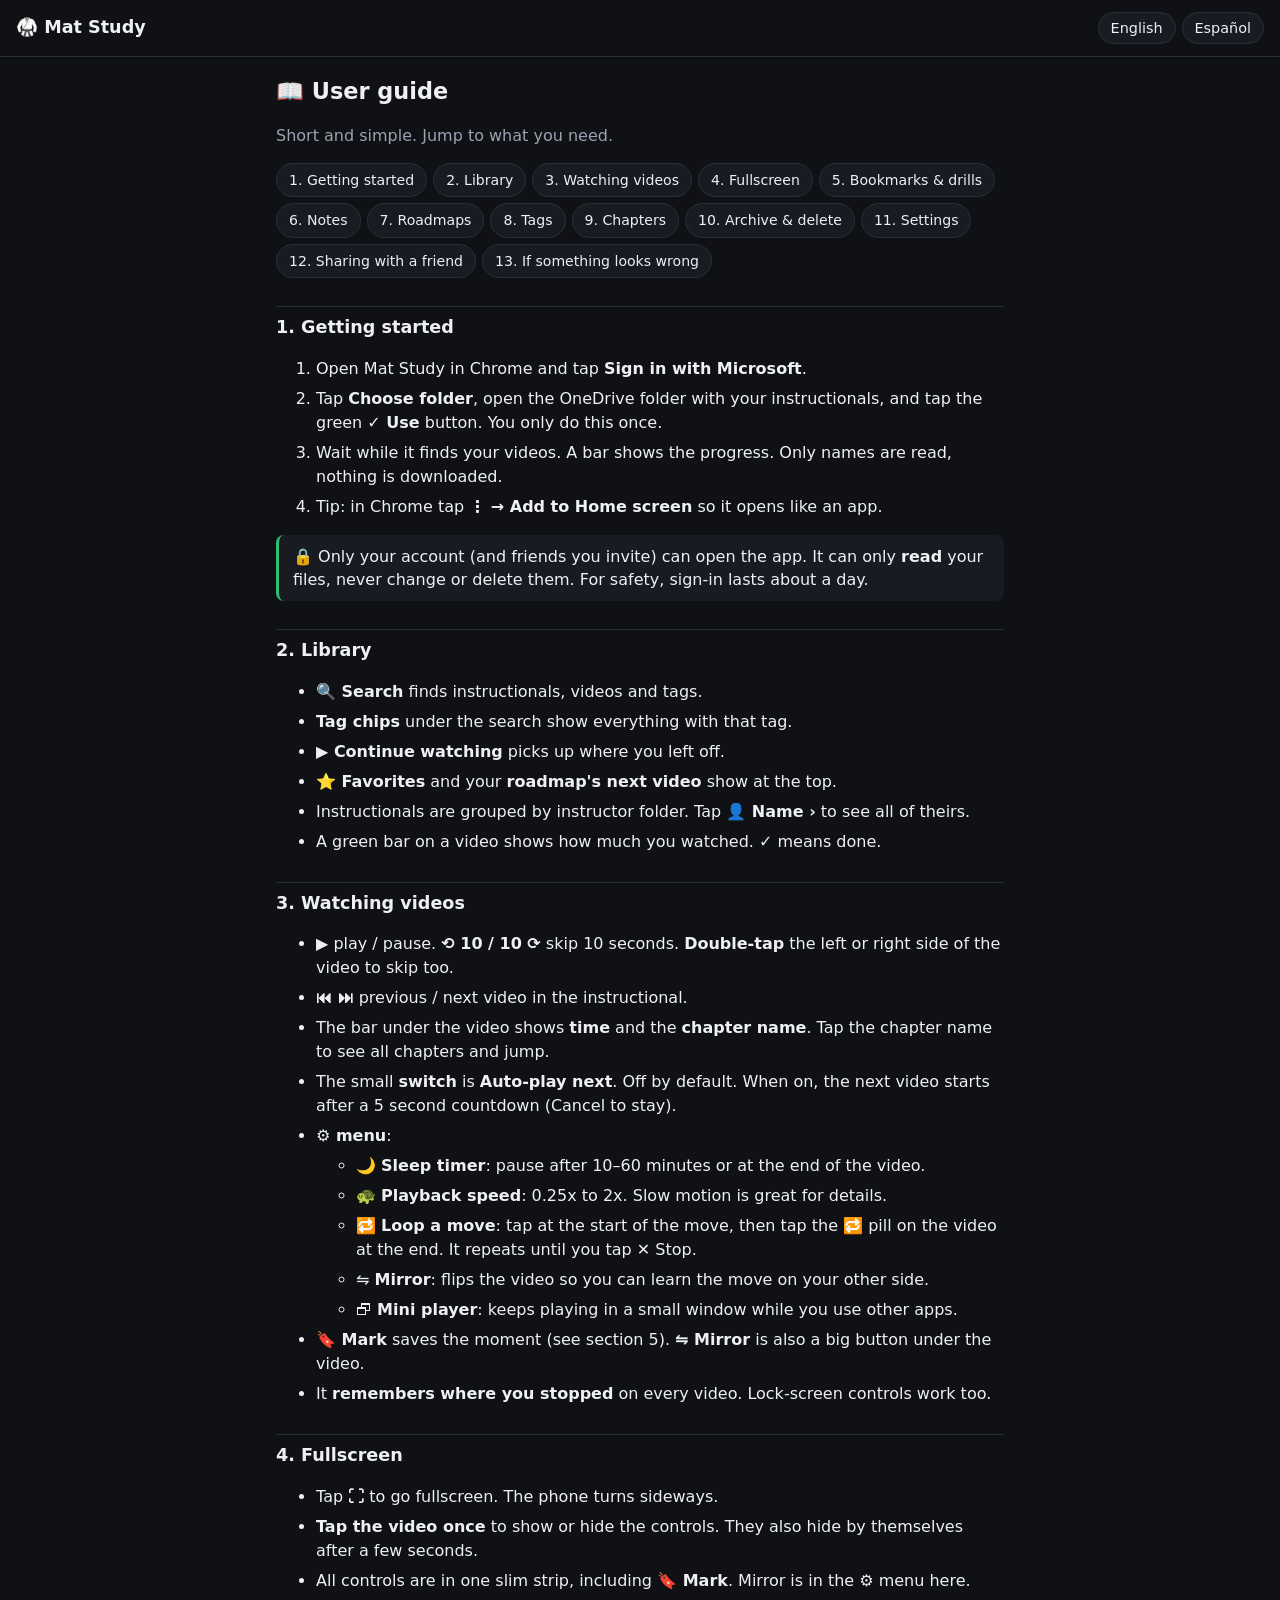
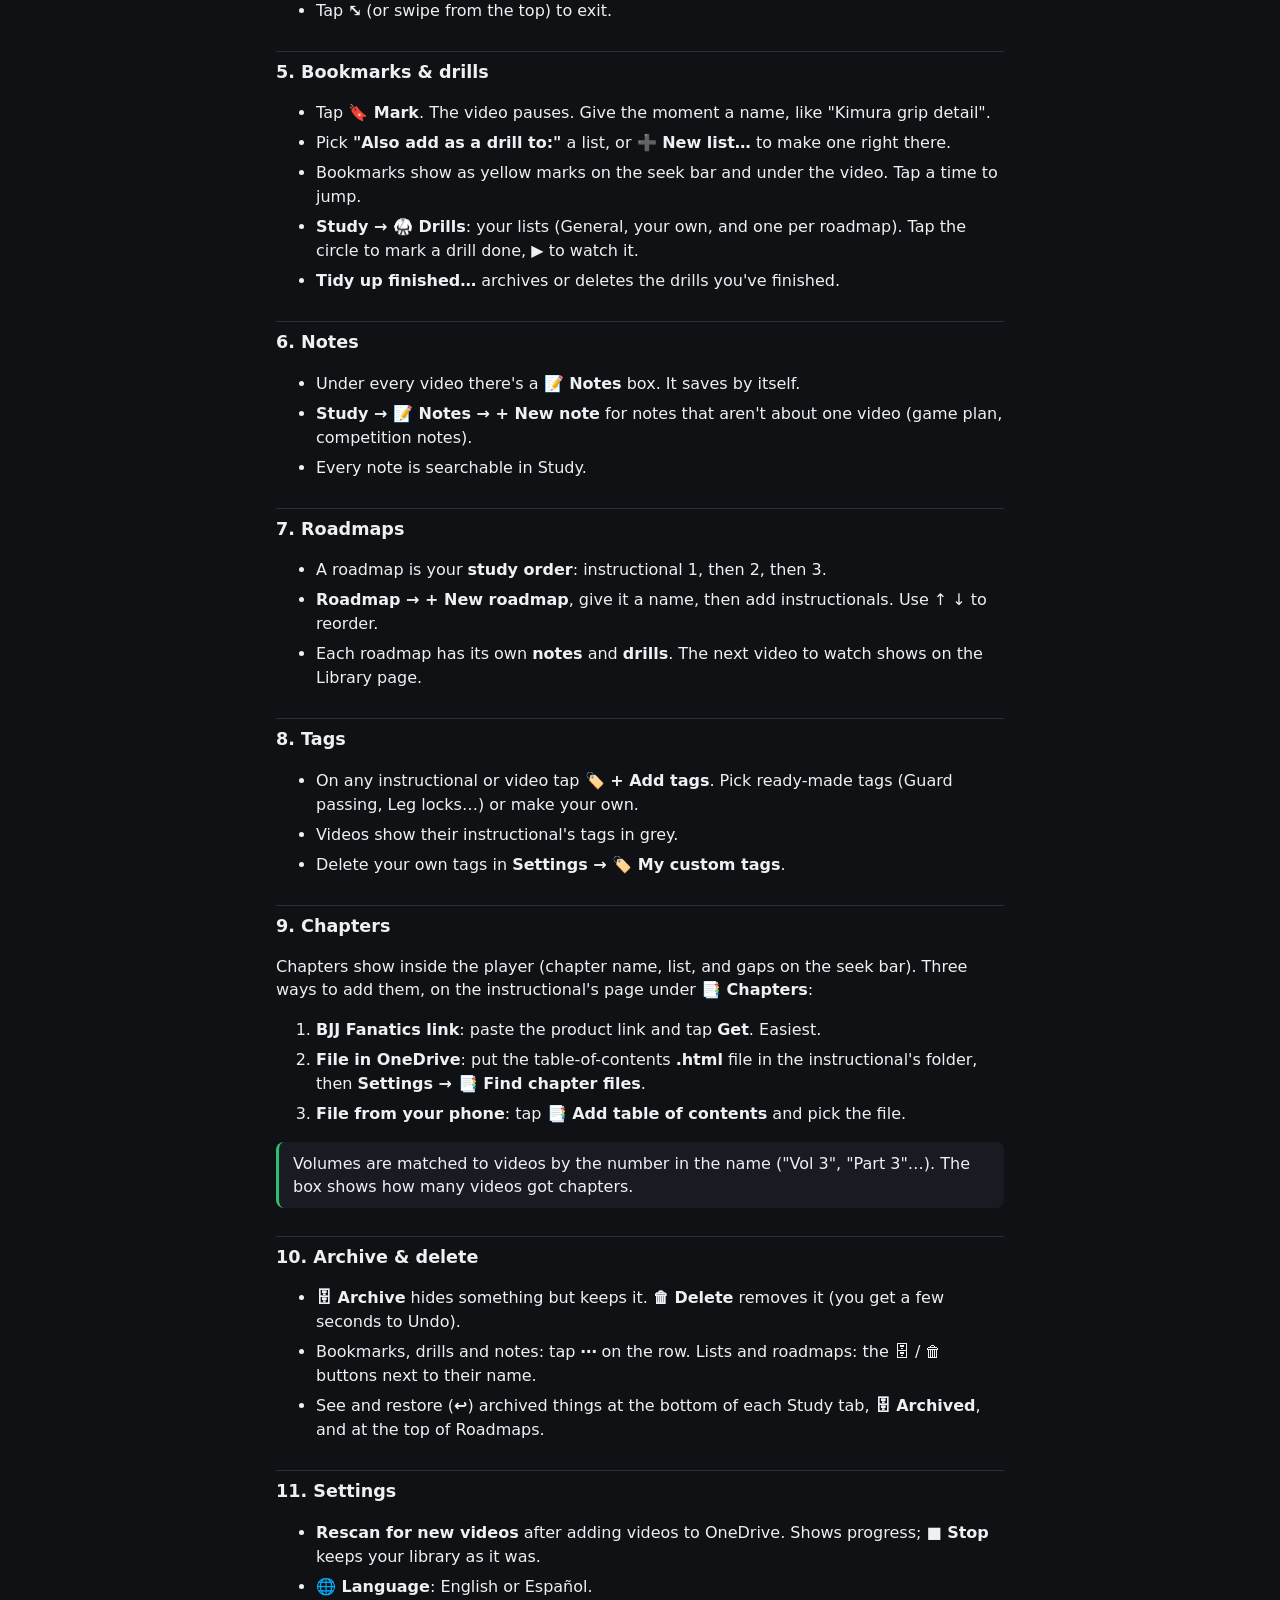
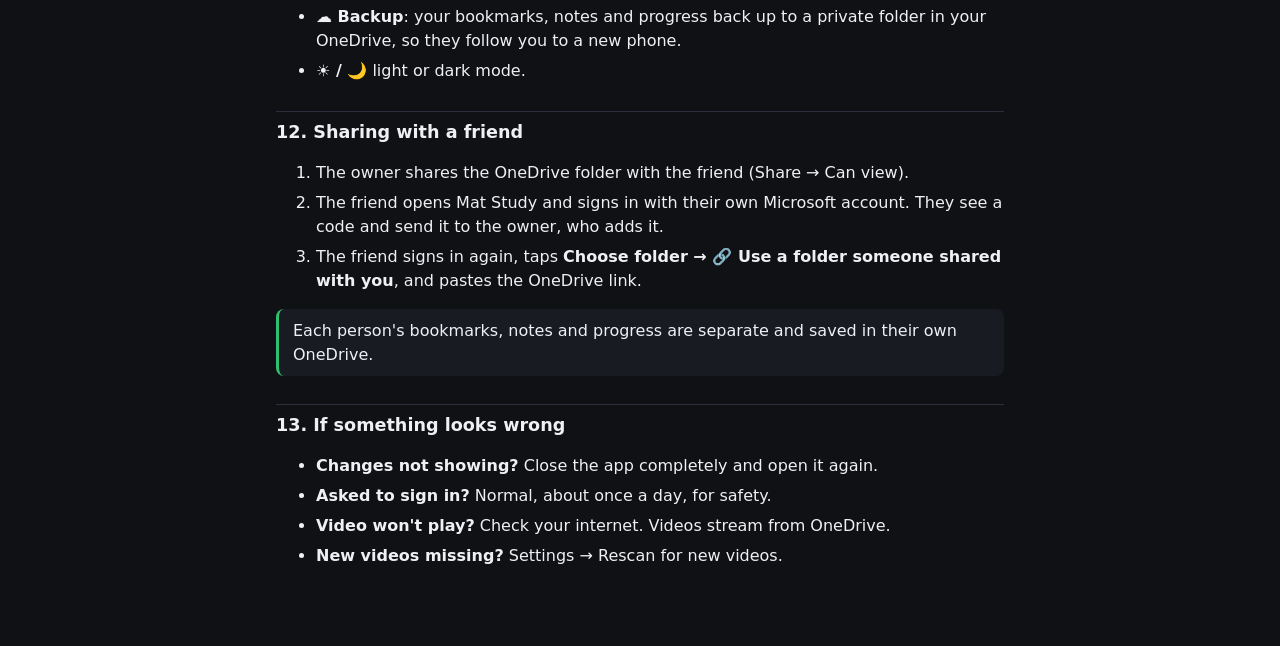
==== guide.html @ c99be7a4 "Spanish language option and a bilingual user guide Co-Authored-By: Claude Opus 5.5 <noreply@anthropi" ====
<!doctype html>
<html lang="en">
<head>
  <meta charset="utf-8">
  <meta name="viewport" content="width=device-width, initial-scale=1, viewport-fit=cover">
  <meta http-equiv="Content-Security-Policy" content="default-src 'self'; script-src 'none'; style-src 'self'; img-src 'self'; base-uri 'none'; object-src 'none'; form-action 'none'">
  <meta name="referrer" content="no-referrer">
  <meta name="robots" content="noindex, nofollow">
  <meta name="theme-color" content="#0f1115">
  <title>Mat Study · User guide / Guía de uso</title>
  <link rel="icon" href="icons/icon-192.png">
  <link rel="stylesheet" href="styles.css?v=28">
</head>
<body class="guide">
  <header class="topbar">
    <a href="./" class="brand">🥋 Mat Study</a>
    <span class="topright"><a class="chip" href="#en">English</a><a class="chip" href="#es">Español</a></span>
  </header>
  <main>

  <!-- ===================== ENGLISH ===================== -->
  <section id="en" class="lang" lang="en">
    <h1>📖 User guide</h1>
    <p class="muted">Short and simple. Jump to what you need.</p>
    <nav class="toc">
      <a href="#en-start">1. Getting started</a><a href="#en-library">2. Library</a><a href="#en-player">3. Watching videos</a>
      <a href="#en-full">4. Fullscreen</a><a href="#en-bm">5. Bookmarks &amp; drills</a><a href="#en-notes">6. Notes</a>
      <a href="#en-road">7. Roadmaps</a><a href="#en-tags">8. Tags</a><a href="#en-ch">9. Chapters</a>
      <a href="#en-arch">10. Archive &amp; delete</a><a href="#en-set">11. Settings</a><a href="#en-friend">12. Sharing with a friend</a><a href="#en-help">13. If something looks wrong</a>
    </nav>

    <h2 id="en-start">1. Getting started</h2>
    <ol>
      <li>Open Mat Study in Chrome and tap <b>Sign in with Microsoft</b>.</li>
      <li>Tap <b>Choose folder</b>, open the OneDrive folder with your instructionals, and tap the green <b>✓ Use</b> button. You only do this once.</li>
      <li>Wait while it finds your videos. A bar shows the progress. Only names are read, nothing is downloaded.</li>
      <li>Tip: in Chrome tap <b>⋮ → Add to Home screen</b> so it opens like an app.</li>
    </ol>
    <p class="note">🔒 Only your account (and friends you invite) can open the app. It can only <b>read</b> your files, never change or delete them. For safety, sign-in lasts about a day.</p>

    <h2 id="en-library">2. Library</h2>
    <ul>
      <li><b>🔍 Search</b> finds instructionals, videos and tags.</li>
      <li><b>Tag chips</b> under the search show everything with that tag.</li>
      <li><b>▶ Continue watching</b> picks up where you left off.</li>
      <li><b>⭐ Favorites</b> and your <b>roadmap's next video</b> show at the top.</li>
      <li>Instructionals are grouped by instructor folder. Tap <b>👤 Name ›</b> to see all of theirs.</li>
      <li>A green bar on a video shows how much you watched. ✓ means done.</li>
    </ul>

    <h2 id="en-player">3. Watching videos</h2>
    <ul>
      <li><b>▶</b> play / pause. <b>⟲ 10 / 10 ⟳</b> skip 10 seconds. <b>Double-tap</b> the left or right side of the video to skip too.</li>
      <li><b>⏮ ⏭</b> previous / next video in the instructional.</li>
      <li>The bar under the video shows <b>time</b> and the <b>chapter name</b>. Tap the chapter name to see all chapters and jump.</li>
      <li>The small <b>switch</b> is <b>Auto-play next</b>. Off by default. When on, the next video starts after a 5 second countdown (Cancel to stay).</li>
      <li><b>⚙️ menu</b>:
        <ul>
          <li>🌙 <b>Sleep timer</b>: pause after 10–60 minutes or at the end of the video.</li>
          <li>🐢 <b>Playback speed</b>: 0.25x to 2x. Slow motion is great for details.</li>
          <li>🔁 <b>Loop a move</b>: tap at the start of the move, then tap the 🔁 pill on the video at the end. It repeats until you tap ✕ Stop.</li>
          <li>⇋ <b>Mirror</b>: flips the video so you can learn the move on your other side.</li>
          <li>🗗 <b>Mini player</b>: keeps playing in a small window while you use other apps.</li>
        </ul></li>
      <li><b>🔖 Mark</b> saves the moment (see section 5). <b>⇋ Mirror</b> is also a big button under the video.</li>
      <li>It <b>remembers where you stopped</b> on every video. Lock-screen controls work too.</li>
    </ul>

    <h2 id="en-full">4. Fullscreen</h2>
    <ul>
      <li>Tap <b>⛶</b> to go fullscreen. The phone turns sideways.</li>
      <li><b>Tap the video once</b> to show or hide the controls. They also hide by themselves after a few seconds.</li>
      <li>All controls are in one slim strip, including <b>🔖 Mark</b>. Mirror is in the ⚙️ menu here.</li>
      <li>Tap <b>⤡</b> (or swipe from the top) to exit.</li>
    </ul>

    <h2 id="en-bm">5. Bookmarks &amp; drills</h2>
    <ul>
      <li>Tap <b>🔖 Mark</b>. The video pauses. Give the moment a name, like "Kimura grip detail".</li>
      <li>Pick <b>"Also add as a drill to:"</b> a list, or <b>➕ New list…</b> to make one right there.</li>
      <li>Bookmarks show as yellow marks on the seek bar and under the video. Tap a time to jump.</li>
      <li><b>Study → 🥋 Drills</b>: your lists (General, your own, and one per roadmap). Tap the circle to mark a drill done, <b>▶</b> to watch it.</li>
      <li><b>Tidy up finished…</b> archives or deletes the drills you've finished.</li>
    </ul>

    <h2 id="en-notes">6. Notes</h2>
    <ul>
      <li>Under every video there's a <b>📝 Notes</b> box. It saves by itself.</li>
      <li><b>Study → 📝 Notes → + New note</b> for notes that aren't about one video (game plan, competition notes).</li>
      <li>Every note is searchable in Study.</li>
    </ul>

    <h2 id="en-road">7. Roadmaps</h2>
    <ul>
      <li>A roadmap is your <b>study order</b>: instructional 1, then 2, then 3.</li>
      <li><b>Roadmap → + New roadmap</b>, give it a name, then add instructionals. Use ↑ ↓ to reorder.</li>
      <li>Each roadmap has its own <b>notes</b> and <b>drills</b>. The next video to watch shows on the Library page.</li>
    </ul>

    <h2 id="en-tags">8. Tags</h2>
    <ul>
      <li>On any instructional or video tap <b>🏷️ + Add tags</b>. Pick ready-made tags (Guard passing, Leg locks…) or make your own.</li>
      <li>Videos show their instructional's tags in grey.</li>
      <li>Delete your own tags in <b>Settings → 🏷️ My custom tags</b>.</li>
    </ul>

    <h2 id="en-ch">9. Chapters</h2>
    <p>Chapters show inside the player (chapter name, list, and gaps on the seek bar). Three ways to add them, on the instructional's page under <b>📑 Chapters</b>:</p>
    <ol>
      <li><b>BJJ Fanatics link</b>: paste the product link and tap <b>Get</b>. Easiest.</li>
      <li><b>File in OneDrive</b>: put the table-of-contents <b>.html</b> file in the instructional's folder, then <b>Settings → 📑 Find chapter files</b>.</li>
      <li><b>File from your phone</b>: tap <b>📑 Add table of contents</b> and pick the file.</li>
    </ol>
    <p class="note">Volumes are matched to videos by the number in the name ("Vol 3", "Part 3"…). The box shows how many videos got chapters.</p>

    <h2 id="en-arch">10. Archive &amp; delete</h2>
    <ul>
      <li><b>🗄 Archive</b> hides something but keeps it. <b>🗑 Delete</b> removes it (you get a few seconds to Undo).</li>
      <li>Bookmarks, drills and notes: tap <b>⋯</b> on the row. Lists and roadmaps: the 🗄 / 🗑 buttons next to their name.</li>
      <li>See and restore (<b>↩</b>) archived things at the bottom of each Study tab, <b>🗄 Archived</b>, and at the top of Roadmaps.</li>
    </ul>

    <h2 id="en-set">11. Settings</h2>
    <ul>
      <li><b>Rescan for new videos</b> after adding videos to OneDrive. Shows progress; <b>■ Stop</b> keeps your library as it was.</li>
      <li><b>🌐 Language</b>: English or Español.</li>
      <li><b>☁️ Backup</b>: your bookmarks, notes and progress back up to a private folder in your OneDrive, so they follow you to a new phone.</li>
      <li><b>☀️ / 🌙</b> light or dark mode.</li>
    </ul>

    <h2 id="en-friend">12. Sharing with a friend</h2>
    <ol>
      <li>The owner shares the OneDrive folder with the friend (Share → Can view).</li>
      <li>The friend opens Mat Study and signs in with their own Microsoft account. They see a code and send it to the owner, who adds it.</li>
      <li>The friend signs in again, taps <b>Choose folder → 🔗 Use a folder someone shared with you</b>, and pastes the OneDrive link.</li>
    </ol>
    <p class="note">Each person's bookmarks, notes and progress are separate and saved in their own OneDrive.</p>

    <h2 id="en-help">13. If something looks wrong</h2>
    <ul>
      <li><b>Changes not showing?</b> Close the app completely and open it again.</li>
      <li><b>Asked to sign in?</b> Normal, about once a day, for safety.</li>
      <li><b>Video won't play?</b> Check your internet. Videos stream from OneDrive.</li>
      <li><b>New videos missing?</b> Settings → Rescan for new videos.</li>
    </ul>
  </section>

  <!-- ===================== ESPAÑOL ===================== -->
  <section id="es" class="lang" lang="es">
    <h1>📖 Guía de uso</h1>
    <p class="muted">Corta y sencilla. Ve directo a lo que necesites.</p>
    <nav class="toc">
      <a href="#es-start">1. Para empezar</a><a href="#es-library">2. Biblioteca</a><a href="#es-player">3. Ver videos</a>
      <a href="#es-full">4. Pantalla completa</a><a href="#es-bm">5. Marcadores y drills</a><a href="#es-notes">6. Notas</a>
      <a href="#es-road">7. Rutas</a><a href="#es-tags">8. Etiquetas</a><a href="#es-ch">9. Capítulos</a>
      <a href="#es-arch">10. Archivar y eliminar</a><a href="#es-set">11. Ajustes</a><a href="#es-friend">12. Compartir con un amigo</a><a href="#es-help">13. Si algo se ve mal</a>
    </nav>

    <h2 id="es-start">1. Para empezar</h2>
    <ol>
      <li>Abre Mat Study en Chrome y toca <b>Iniciar sesión con Microsoft</b>.</li>
      <li>Toca <b>Elegir carpeta</b>, abre la carpeta de OneDrive con tus instruccionales y toca el botón verde <b>✓ Usar</b>. Solo lo haces una vez.</li>
      <li>Espera mientras encuentra tus videos. Una barra muestra el progreso. Solo se leen los nombres, no se descarga nada.</li>
      <li>Consejo: en Chrome toca <b>⋮ → Agregar a la pantalla principal</b> para abrirla como una app.</li>
    </ol>
    <p class="note">🔒 Solo tu cuenta (y los amigos que invites) puede abrir la app. Solo puede <b>leer</b> tus archivos, nunca cambiarlos ni borrarlos. Por seguridad, la sesión dura alrededor de un día.</p>

    <h2 id="es-library">2. Biblioteca</h2>
    <ul>
      <li><b>🔍 Buscar</b> encuentra instruccionales, videos y etiquetas.</li>
      <li>Las <b>etiquetas</b> debajo de la búsqueda muestran todo lo que tiene esa etiqueta.</li>
      <li><b>▶ Seguir viendo</b> continúa donde lo dejaste.</li>
      <li>Tus <b>⭐ favoritos</b> y el <b>siguiente video de tu ruta</b> aparecen arriba.</li>
      <li>Los instruccionales se agrupan por carpeta de instructor. Toca <b>👤 Nombre ›</b> para ver todos los suyos.</li>
      <li>La barra verde en un video muestra cuánto viste. ✓ significa visto.</li>
    </ul>

    <h2 id="es-player">3. Ver videos</h2>
    <ul>
      <li><b>▶</b> reproducir / pausar. <b>⟲ 10 / 10 ⟳</b> saltar 10 segundos. <b>Doble toque</b> en el lado izquierdo o derecho del video también salta.</li>
      <li><b>⏮ ⏭</b> video anterior / siguiente del instruccional.</li>
      <li>La barra debajo del video muestra el <b>tiempo</b> y el <b>nombre del capítulo</b>. Toca el capítulo para ver la lista y saltar.</li>
      <li>El pequeño <b>interruptor</b> es la <b>reproducción automática</b>. Viene apagado. Si lo enciendes, el siguiente video empieza tras una cuenta de 5 segundos (Cancelar para quedarte).</li>
      <li><b>Menú ⚙️</b>:
        <ul>
          <li>🌙 <b>Temporizador</b>: pausa después de 10–60 minutos o al terminar el video.</li>
          <li>🐢 <b>Velocidad</b>: de 0.25x a 2x. La cámara lenta es ideal para los detalles.</li>
          <li>🔁 <b>Repetir un movimiento</b>: toca al inicio del movimiento y luego la píldora 🔁 en el video al final. Se repite hasta que toques ✕ Detener.</li>
          <li>⇋ <b>Espejo</b>: voltea el video para aprender el movimiento de tu otro lado.</li>
          <li>🗗 <b>Mini reproductor</b>: sigue reproduciendo en una ventanita mientras usas otras apps.</li>
        </ul></li>
      <li><b>🔖 Marcar</b> guarda el momento (ver sección 5). <b>⇋ Espejo</b> también es un botón grande debajo del video.</li>
      <li><b>Recuerda dónde te quedaste</b> en cada video. Los controles de la pantalla de bloqueo también funcionan.</li>
    </ul>

    <h2 id="es-full">4. Pantalla completa</h2>
    <ul>
      <li>Toca <b>⛶</b> para pantalla completa. El teléfono gira de lado.</li>
      <li><b>Toca el video una vez</b> para mostrar u ocultar los controles. También se ocultan solos tras unos segundos.</li>
      <li>Todos los controles están en una franja delgada, incluido <b>🔖 Marcar</b>. Aquí el Espejo está en el menú ⚙️.</li>
      <li>Toca <b>⤡</b> (o desliza desde arriba) para salir.</li>
    </ul>

    <h2 id="es-bm">5. Marcadores y drills</h2>
    <ul>
      <li>Toca <b>🔖 Marcar</b>. El video se pausa. Ponle un nombre al momento, como "Detalle del agarre de kimura".</li>
      <li>En <b>"Agregar también como drill a:"</b> elige una lista, o <b>➕ Lista nueva…</b> para crear una ahí mismo.</li>
      <li>Los marcadores aparecen como marcas amarillas en la barra y debajo del video. Toca un tiempo para saltar.</li>
      <li><b>Estudio → 🥋 Drills</b>: tus listas (General, las tuyas y una por cada ruta). Toca el círculo para marcar un drill como hecho y <b>▶</b> para verlo.</li>
      <li><b>Ordenar terminados…</b> archiva o elimina los drills que ya terminaste.</li>
    </ul>

    <h2 id="es-notes">6. Notas</h2>
    <ul>
      <li>Debajo de cada video hay un cuadro de <b>📝 Notas</b>. Se guarda solo.</li>
      <li><b>Estudio → 📝 Notas → + Nota nueva</b> para notas que no son de un video (plan de juego, notas de competencia).</li>
      <li>Todas las notas se pueden buscar en Estudio.</li>
    </ul>

    <h2 id="es-road">7. Rutas</h2>
    <ul>
      <li>Una ruta es tu <b>orden de estudio</b>: instruccional 1, luego 2, luego 3.</li>
      <li><b>Ruta → + Ruta nueva</b>, ponle un nombre y agrega instruccionales. Usa ↑ ↓ para reordenar.</li>
      <li>Cada ruta tiene sus propias <b>notas</b> y <b>drills</b>. El siguiente video aparece en la Biblioteca.</li>
    </ul>

    <h2 id="es-tags">8. Etiquetas</h2>
    <ul>
      <li>En cualquier instruccional o video toca <b>🏷️ + Agregar etiquetas</b>. Elige etiquetas listas (Guard passing, Leg locks…) o crea las tuyas.</li>
      <li>Los videos muestran en gris las etiquetas de su instruccional.</li>
      <li>Elimina tus etiquetas en <b>Ajustes → 🏷️ Mis etiquetas</b>.</li>
    </ul>

    <h2 id="es-ch">9. Capítulos</h2>
    <p>Los capítulos aparecen dentro del reproductor (nombre del capítulo, lista y cortes en la barra). Hay tres formas de agregarlos, en la página del instruccional bajo <b>📑 Capítulos</b>:</p>
    <ol>
      <li><b>Enlace de BJJ Fanatics</b>: pega el enlace del producto y toca <b>Obtener</b>. Lo más fácil.</li>
      <li><b>Archivo en OneDrive</b>: pon el archivo de índice <b>.html</b> en la carpeta del instruccional y luego <b>Ajustes → 📑 Buscar archivos de capítulos</b>.</li>
      <li><b>Archivo desde tu teléfono</b>: toca <b>📑 Agregar índice</b> y elige el archivo.</li>
    </ol>
    <p class="note">Los volúmenes se emparejan con los videos por el número en el nombre ("Vol 3", "Part 3"…). El cuadro muestra cuántos videos tienen capítulos.</p>

    <h2 id="es-arch">10. Archivar y eliminar</h2>
    <ul>
      <li><b>🗄 Archivar</b> oculta algo pero lo guarda. <b>🗑 Eliminar</b> lo quita (tienes unos segundos para Deshacer).</li>
      <li>Marcadores, drills y notas: toca <b>⋯</b> en la fila. Listas y rutas: los botones 🗄 / 🗑 junto a su nombre.</li>
      <li>Ve y restaura (<b>↩</b>) lo archivado al final de cada pestaña de Estudio, <b>🗄 Archivado</b>, y arriba en Rutas.</li>
    </ul>

    <h2 id="es-set">11. Ajustes</h2>
    <ul>
      <li><b>Buscar videos nuevos</b> después de agregar videos a OneDrive. Muestra el progreso; <b>■ Detener</b> deja tu biblioteca como estaba.</li>
      <li><b>🌐 Idioma</b>: English o Español.</li>
      <li><b>☁️ Respaldo</b>: tus marcadores, notas y progreso se respaldan en una carpeta privada de tu OneDrive, así te siguen a un teléfono nuevo.</li>
      <li><b>☀️ / 🌙</b> modo claro u oscuro.</li>
    </ul>

    <h2 id="es-friend">12. Compartir con un amigo</h2>
    <ol>
      <li>El dueño comparte la carpeta de OneDrive con el amigo (Compartir → Puede ver).</li>
      <li>El amigo abre Mat Study e inicia sesión con su propia cuenta de Microsoft. Ve un código y se lo envía al dueño, que lo agrega.</li>
      <li>El amigo vuelve a iniciar sesión, toca <b>Elegir carpeta → 🔗 Usar una carpeta que alguien compartió contigo</b> y pega el enlace de OneDrive.</li>
    </ol>
    <p class="note">Los marcadores, notas y progreso de cada persona son separados y se guardan en su propio OneDrive.</p>

    <h2 id="es-help">13. Si algo se ve mal</h2>
    <ul>
      <li><b>¿No ves los cambios?</b> Cierra la app por completo y ábrela de nuevo.</li>
      <li><b>¿Te pide iniciar sesión?</b> Es normal, más o menos una vez al día, por seguridad.</li>
      <li><b>¿El video no carga?</b> Revisa tu internet. Los videos se transmiten desde OneDrive.</li>
      <li><b>¿Faltan videos nuevos?</b> Ajustes → Buscar videos nuevos.</li>
    </ul>
  </section>

  </main>
</body>
</html>
---- styles.css ----
:root {
  --bg: #0f1115; --bg2: #181b22; --bg3: #232733; --fg: #eef0f4; --muted: #9aa3b2;
  --accent: #2fbf71; --accent-fg: #06210f; --danger: #e5484d; --line: #2a2f3b; --mark: #f5c542;
  color-scheme: dark;
}
[data-theme="light"] {
  --bg: #f6f7f9; --bg2: #ffffff; --bg3: #eceef2; --fg: #14171c; --muted: #5d6675;
  --accent: #1f9d57; --accent-fg: #ffffff; --line: #dde1e7; --mark: #c98b00;
  color-scheme: light;
}
* { box-sizing: border-box; -webkit-tap-highlight-color: transparent; }
html, body { margin: 0; background: var(--bg); color: var(--fg); font: 16px/1.45 system-ui, -apple-system, "Segoe UI", Roboto, sans-serif; }
body { padding-bottom: env(safe-area-inset-bottom); }
body.has-tabs { padding-bottom: calc(72px + env(safe-area-inset-bottom)); }
a { color: inherit; text-decoration: none; }
button, select, input, textarea { font: inherit; color: inherit; }
button { cursor: pointer; }
h1 { font-size: 1.4rem; margin: .4rem 0 .6rem; }
h2 { font-size: 1.1rem; margin: 0; }
h3 { font-size: 1rem; margin: 1.4rem 0 .5rem; }
.muted { color: var(--muted); }
.small { font-size: .88rem; }
[hidden] { display: none !important; }

.topbar { position: sticky; top: 0; z-index: 5; display: flex; align-items: center; justify-content: space-between; padding: 12px 16px; background: var(--bg); border-bottom: 1px solid var(--line); }
.brand { font-weight: 700; font-size: 1.1rem; }
.topright { display: flex; gap: 6px; align-items: center; }
.scanstate { background: var(--bg3); color: var(--fg); border-radius: 99px; padding: 2px 10px; font-size: .8rem; font-variant-numeric: tabular-nums; }
.scanstate[hidden] { display: none; }
.scanbox { margin: 12px 0 4px; padding: 12px; border-radius: 12px; background: var(--bg3); }
.scanbox p { margin: 8px 0; }
.scanbox .bar { background: var(--bg2); }
.scanbox .bar i { transition: width .3s; }
.bar.busy i { width: 30%; animation: busy 1.2s ease-in-out infinite alternate; }
@keyframes busy { from { margin-left: 0; } to { margin-left: 70%; } }
.netstate { background: var(--danger); color: #fff; border-radius: 99px; padding: 2px 10px; font-size: .8rem; }
main { padding: 12px 16px; max-width: 960px; margin: 0 auto; }

.tabbar { position: fixed; bottom: 0; left: 0; right: 0; z-index: 6; display: flex; background: var(--bg2); border-top: 1px solid var(--line); padding-bottom: env(safe-area-inset-bottom); }
.tabbar a { flex: 1; display: flex; flex-direction: column; align-items: center; gap: 2px; padding: 8px 0 10px; font-size: .8rem; color: var(--muted); }
.tabbar a span { font-size: 1.35rem; line-height: 1.2; }
.tabbar a.on { color: var(--accent); font-weight: 600; }

/* buttons */
.btn { display: inline-flex; align-items: center; justify-content: center; gap: 6px; min-height: 46px; padding: 10px 18px; border-radius: 12px; border: 1px solid var(--line); background: var(--bg3); font-weight: 600; }
.btn.primary { background: var(--accent); border-color: var(--accent); color: var(--accent-fg); }
.btn.ghost { background: transparent; }
.btn.danger { background: transparent; border-color: var(--danger); color: var(--danger); }
.btn.big { min-height: 56px; font-size: 1.1rem; padding: 12px 28px; }
.btn.sm { min-height: 36px; padding: 4px 12px; }
.btn.full { width: 100%; margin: 10px 0; }
.btn:disabled { opacity: .6; }
.btns { display: flex; flex-wrap: wrap; gap: 8px; margin-top: 8px; }
.ibtn { flex: none; display: inline-flex; align-items: center; justify-content: center; min-width: 44px; height: 44px; border-radius: 10px; border: 0; background: transparent; font-size: 1.05rem; }
.ibtn:active { background: var(--bg3); }

/* library rows */
section { margin: 6px 0 18px; }
.row-h { margin: 6px 0 10px; }
.row-title { display: flex; align-items: baseline; justify-content: space-between; gap: 10px; margin: 6px 0 10px; }
.row-title span { color: var(--muted); font-size: .9rem; white-space: nowrap; }
.row { display: flex; gap: 12px; overflow-x: auto; scroll-snap-type: x mandatory; scroll-padding: 0 16px; padding-bottom: 6px; margin: 0 -16px; padding-left: 16px; padding-right: 16px; scrollbar-width: none; }
.row::-webkit-scrollbar { display: none; }
.card { flex: none; width: 160px; scroll-snap-align: start; }
.thumb { position: relative; aspect-ratio: 16/9; border-radius: 10px; overflow: hidden; background: var(--bg3); }
.thumb img { width: 100%; height: 100%; object-fit: cover; display: block; }
.thumb.sm { width: 112px; flex: none; }
.ph { width: 100%; height: 100%; display: grid; place-items: center; font-size: 1.8rem; background: linear-gradient(135deg, var(--bg3), var(--bg2)); }
.badge { position: absolute; top: 6px; right: 6px; background: var(--accent); color: var(--accent-fg); border-radius: 99px; width: 24px; height: 24px; display: grid; place-items: center; font-size: .8rem; font-weight: 700; }
.bar { position: absolute; left: 0; right: 0; bottom: 0; height: 4px; background: rgba(0,0,0,.35); }
.bar i { display: block; height: 100%; width: 0; background: var(--accent); }
.bar.wide { position: relative; flex: 1; height: 8px; border-radius: 99px; overflow: hidden; background: var(--bg3); }
.ct { font-size: .88rem; margin-top: 6px; display: -webkit-box; -webkit-line-clamp: 2; -webkit-box-orient: vertical; overflow: hidden; }

/* lists */
.back { display: inline-block; color: var(--muted); padding: 6px 0; }
.progress-line { display: flex; align-items: center; gap: 12px; margin-bottom: 10px; color: var(--muted); font-size: .9rem; }
.list { list-style: none; margin: 0; padding: 0; }
.list > li { border-bottom: 1px solid var(--line); }
.vrow { display: flex; align-items: center; gap: 8px; padding: 10px 0; }
.vlink { flex: 1; display: flex; gap: 12px; align-items: center; min-width: 0; }
.vtxt { display: flex; flex-direction: column; min-width: 0; }
.vtxt b { font-weight: 600; font-size: .95rem; }
small { display: block; color: var(--muted); font-size: .82rem; }
.vrow.done .vtxt b { color: var(--muted); }
.check { flex: none; width: 40px; height: 40px; border-radius: 50%; border: 2px solid var(--line); background: transparent; color: transparent; font-weight: 700; }
.check.on { background: var(--accent); border-color: var(--accent); color: var(--accent-fg); }
.frow { display: flex; justify-content: space-between; align-items: center; gap: 8px; padding: 14px 4px; font-weight: 500; }
.frow small { flex: none; }
.crumb { display: flex; align-items: center; gap: 10px; margin: 8px 0; }

/* player */
.player { position: relative; margin: -12px -16px 0; background: #000; user-select: none; }
.vbox { position: relative; aspect-ratio: 16/9; background: #000; }
.vbox video { width: 100%; height: 100%; display: block; object-fit: contain; }
.tap { position: absolute; top: 0; bottom: 0; width: 50%; touch-action: manipulation; }
.tap.l { left: 0; } .tap.r { right: 0; }
.vmsg { position: absolute; inset: auto 0 12px 0; text-align: center; color: #fff; font-size: .9rem; pointer-events: none; text-shadow: 0 1px 3px #000; }
.flash { position: absolute; top: 50%; left: 50%; transform: translate(-50%, -50%); padding: 10px 16px; border-radius: 99px; background: rgba(0,0,0,.6); color: #fff; font-weight: 700; opacity: 0; transition: opacity .15s; pointer-events: none; }
.flash.l { left: 25%; } .flash.r { left: 75%; }
.flash.show { opacity: 1; }
.upnext { position: absolute; inset: 0; z-index: 3; display: flex; flex-direction: column; align-items: center; justify-content: center; gap: 6px; padding: 12px; background: rgba(0,0,0,.78); color: #fff; text-align: center; }
.upnext[hidden] { display: none; }
.upnext .upname { font-weight: 700; max-width: 90%; overflow: hidden; text-overflow: ellipsis; white-space: nowrap; }
.upnext .btns { display: flex; gap: 8px; margin-top: 4px; }
.ctl { background: #0b0c10; color: #fff; padding: 4px 12px 10px; transition: opacity .25s; }
.seekwrap { position: relative; height: 32px; display: flex; align-items: center; }
.marks { position: absolute; left: 8px; right: 8px; top: 50%; height: 0; pointer-events: none; z-index: 1; }
.mk { position: absolute; top: -9px; width: 3px; height: 18px; margin-left: -1px; background: var(--mark); border-radius: 2px; }
.lz { position: absolute; top: -5px; height: 10px; background: rgba(47,191,113,.45); border-radius: 3px; }
#seek { width: 100%; accent-color: var(--accent); height: 28px; margin: 0; }
.ctlrow { display: flex; align-items: center; justify-content: center; gap: 10px; }
.time { width: 64px; font-size: .85rem; font-variant-numeric: tabular-nums; color: #cfd3da; text-align: center; }
.cbtn { min-width: 64px; height: 52px; border-radius: 14px; border: 0; background: #1c1f27; color: #fff; font-size: 1rem; font-weight: 700; }
.cbtn.play { min-width: 72px; height: 60px; border-radius: 50%; background: var(--accent); color: #06210f; font-size: 1.4rem; }
.cbtn:active, .tool:active { filter: brightness(1.3); }
.tools { justify-content: space-between; margin-top: 8px; gap: 4px; }
.tool { flex: 1; display: flex; flex-direction: column; align-items: center; gap: 1px; padding: 6px 2px; min-height: 52px; border: 0; border-radius: 10px; background: #1c1f27; color: #fff; font-size: .75rem; }
.tool span { font-size: 1.15rem; line-height: 1.2; }
.tool em { font-style: normal; }
.tool.on { background: var(--accent); color: #06210f; }
.cbtn.sm { min-width: 44px; background: transparent; font-size: 1.2rem; }
.cbtn:disabled { opacity: .3; }
.tools .tool { flex-direction: row; justify-content: center; gap: 6px; min-height: 44px; font-size: .9rem; }

/* YouTube-style info row: time, chapter, auto-play, settings, fullscreen */
.ctlrow.info { justify-content: flex-start; gap: 5px; margin: 2px -4px 8px; }
.pill { flex: none; height: 34px; padding: 0 10px; border-radius: 99px; border: 0; background: rgba(255,255,255,.1); color: #e8eaef; font-size: .82rem; font-variant-numeric: tabular-nums; display: inline-flex; align-items: center; white-space: nowrap; }
.pill.chap { flex: 0 1 auto; min-width: 0; gap: 4px; }
.pill.chap span { overflow: hidden; text-overflow: ellipsis; }
.pill.chap b { flex: none; font-size: 1rem; }
.apsw { flex: none; margin-left: auto; width: 44px; height: 22px; border: 0; border-radius: 99px; background: #555b66; position: relative; padding: 0; }
.apsw i { position: absolute; top: -3px; left: -2px; width: 28px; height: 28px; border-radius: 50%; background: #c9ccd3; color: #222; font-style: normal; font-size: .6rem; display: grid; place-items: center; transition: left .15s; }
.apsw.on { background: #e8eaef; }
.apsw.on i { left: 18px; background: #fff; }
.ic { flex: none; width: 34px; height: 40px; border: 0; border-radius: 50%; background: transparent; color: #fff; font-size: 1.25rem; }
.ic:active, .pill:active { background: rgba(255,255,255,.18); }

/* chapter gaps on the seek bar + drag tip */
.cg { position: absolute; top: -4px; width: 3px; height: 8px; margin-left: -1px; background: #0b0c10; z-index: 2; }
.seektip { position: absolute; bottom: 30px; transform: translateX(-50%); z-index: 3; max-width: 70%; padding: 4px 10px; border-radius: 99px; background: rgba(0,0,0,.85); color: #fff; font-size: .8rem; white-space: nowrap; overflow: hidden; text-overflow: ellipsis; pointer-events: none; }
.seektip[hidden] { display: none; }

/* loop pill on the video */
.looppill { position: absolute; top: 10px; left: 50%; transform: translateX(-50%); z-index: 2; max-width: 92%; padding: 8px 14px; border-radius: 99px; border: 0; background: rgba(0,0,0,.75); color: #fff; font-size: .85rem; font-weight: 600; white-space: nowrap; }
.looppill.on { background: var(--accent); color: #06210f; }
.looppill[hidden] { display: none; }

/* ⚙️ menu / chapters sheet */
.sheetwrap { position: absolute; inset: 0; z-index: 5; background: rgba(0,0,0,.45); display: flex; align-items: flex-end; }
.sheetwrap[hidden] { display: none; }
.sheet { width: 100%; max-height: 100%; overflow-y: auto; background: #212329; color: #fff; border-radius: 14px 14px 0 0; padding: 6px 0 10px; }
.player.fs .sheet { max-width: 520px; margin: 0 auto; }
.mrow { display: flex; align-items: center; gap: 12px; width: 100%; min-height: 52px; padding: 8px 18px; border: 0; background: transparent; color: inherit; text-align: left; font-size: .95rem; }
.mrow:active, .mrow.cur { background: rgba(255,255,255,.1); }
.mrow .mi { flex: none; width: 24px; text-align: center; font-size: 1.1rem; }
.mrow .ml { flex: 1; min-width: 0; }
.mrow .mv { color: #aab0bb; font-size: .88rem; }
.mrow b { color: #aab0bb; }
.mhead { display: flex; align-items: center; gap: 6px; padding: 4px 10px 4px 8px; border-bottom: 1px solid rgba(255,255,255,.1); margin-bottom: 4px; }
.mhead b { flex: 1; font-size: 1rem; }
.mnote { margin: 6px 18px; color: #aab0bb; }
.chap-item .tbtn { min-width: 58px; height: 30px; display: grid; place-items: center; font-size: .85rem; }

/* chapter list under the video */
.chlist li { padding: 0; }
.chrow { display: flex; align-items: center; gap: 10px; width: 100%; padding: 6px 4px; border: 0; border-radius: 10px; background: transparent; color: inherit; text-align: left; font-size: .95rem; }
.chrow .tbtn { display: grid; place-items: center; }
.chrow.cur { background: var(--bg3); font-weight: 600; }

/* bookmark popup: drill list picker */
.fld { display: flex; flex-direction: column; gap: 6px; margin: 14px 0 4px; font-size: .95rem; }
.fld select, #dlgNew { width: 100%; min-height: 46px; padding: 10px 12px; border-radius: 12px; border: 1px solid var(--line); background: var(--bg2); color: var(--fg); font-size: 1rem; }
#dlgNew { margin-top: 8px; }
#dlgNew[hidden] { display: none; }

/* fullscreen: the video fills the screen exactly (no zoom/crop); controls are one slim strip */
.player.fs { margin: 0; width: 100vw; height: 100vh; height: 100dvh; overflow: hidden; }
.player.fs .vbox { position: absolute; inset: 0; aspect-ratio: auto; }
.player.fs .vbox video { position: absolute; inset: 0; width: 100%; height: 100%; object-fit: contain; }
.player.fs .ctl { position: absolute; left: 0; right: 0; bottom: 0; display: flex; flex-wrap: wrap; align-items: center; gap: 4px 6px;
  background: linear-gradient(transparent, rgba(0,0,0,.8) 45%); padding: 26px max(16px, env(safe-area-inset-right)) max(8px, env(safe-area-inset-bottom)) max(16px, env(safe-area-inset-left)); }
.player.fs .seekwrap { flex: 0 0 100%; height: 26px; }
.player.fs .ctlrow { display: contents; }
.player.fs .ctlrow.tools { display: contents; }
.player.fs #mirror { display: none; }
.player.fs #bm { order: 8; margin-left: auto; flex: none; min-height: 40px; padding: 0 14px; border-radius: 99px; background: rgba(255,255,255,.14); font-size: .9rem; }
.player.fs #time { order: 1; }
.player.fs #chapBtn { order: 2; flex: 1 1 0; min-width: 0; max-width: 30vw; }
.player.fs #prevV { order: 3; margin-left: auto; }
.player.fs #back10 { order: 4; } .player.fs #play { order: 5; } .player.fs #fwd10 { order: 6; } .player.fs #nextV { order: 7; }
.player.fs #apBtn { order: 9; margin-left: 4px; } .player.fs #gear { order: 10; } .player.fs #fs { order: 11; }
.player.fs .cbtn { height: 40px; min-width: 50px; border-radius: 12px; font-size: .9rem; background: rgba(255,255,255,.12); }
.player.fs .cbtn.sm { min-width: 36px; background: transparent; }
.player.fs .cbtn.play { height: 44px; min-width: 52px; border-radius: 50%; font-size: 1.1rem; background: var(--accent); }
.player.fs .sheetwrap { z-index: 6; }
.player.hidectl .ctl { opacity: 0; pointer-events: none; }
.player.hidectl { cursor: none; }

.watch-info { padding-top: 12px; }
.actions { display: flex; gap: 8px; flex-wrap: wrap; margin-top: 12px; }
.bmrow { display: flex; align-items: center; gap: 6px; padding: 4px 0; }
.bml { flex: 1; min-width: 0; overflow-wrap: anywhere; }
.tbtn { flex: none; min-width: 64px; height: 40px; border-radius: 10px; border: 0; background: var(--bg3); color: var(--mark); font-weight: 700; font-variant-numeric: tabular-nums; }
textarea { width: 100%; border-radius: 12px; border: 1px solid var(--line); background: var(--bg2); padding: 12px; resize: vertical; }

/* study */
.seg { display: flex; background: var(--bg3); border-radius: 12px; padding: 4px; margin-bottom: 12px; }
.seg a { flex: 1; text-align: center; padding: 10px 4px; border-radius: 9px; font-size: .9rem; color: var(--muted); }
.seg a.on { background: var(--bg2); color: var(--fg); font-weight: 600; }
.search, .addrow input, #dlgIn { width: 100%; min-height: 46px; padding: 10px 14px; border-radius: 12px; border: 1px solid var(--line); background: var(--bg2); }
.search { margin-bottom: 8px; }
.addrow { display: flex; gap: 8px; margin-bottom: 10px; }
.srow, .drow { display: flex; align-items: center; gap: 6px; padding: 10px 0; }
.srow > a { flex: 1; min-width: 0; }
.srow b { font-weight: 600; }
.srow.note p { margin: 4px 0; white-space: pre-wrap; overflow-wrap: anywhere; display: -webkit-box; -webkit-line-clamp: 4; -webkit-box-orient: vertical; overflow: hidden; }
.dtxt { flex: 1; min-width: 0; overflow-wrap: anywhere; }
.drow.done .dtxt { text-decoration: line-through; color: var(--muted); }

.count { position: absolute; left: 6px; bottom: 10px; background: rgba(0,0,0,.7); color: #fff; font-size: .72rem; padding: 1px 7px; border-radius: 99px; }
.card small { margin-top: 2px; }
a.vrow { color: inherit; }

/* chips (pick a list / roadmap) */
.chips { display: flex; gap: 8px; overflow-x: auto; padding: 2px 0 10px; scrollbar-width: none; }
.chips::-webkit-scrollbar { display: none; }
.chip { flex: none; min-height: 40px; padding: 6px 14px; border-radius: 99px; border: 1px solid var(--line); background: var(--bg2); font-size: .9rem; white-space: nowrap; }
.chip.on { background: var(--accent); border-color: var(--accent); color: var(--accent-fg); font-weight: 600; }
.chip.add { border-style: dashed; color: var(--muted); }
.rmhead { display: flex; align-items: center; gap: 4px; margin: 6px 0 2px; }
.rmhead h2 { flex: 1; min-width: 0; font-size: 1.2rem; overflow-wrap: anywhere; }
.title-in { font-size: 1.15rem; font-weight: 700; margin: 6px 0 10px; }
.rowbetween { display: flex; justify-content: space-between; align-items: center; margin-top: 10px; }
.choices { display: flex; flex-direction: column; gap: 0; max-height: 55vh; overflow-y: auto; }
.choices .btn { margin: 4px 0; justify-content: flex-start; }
.link { color: var(--accent); font-weight: 600; }

/* tags */
.tags { display: flex; flex-wrap: wrap; gap: 6px; margin: 10px 0 4px; }
.tag { display: inline-flex; align-items: center; min-height: 32px; padding: 4px 12px; border-radius: 99px; background: rgba(47,191,113,.15); color: var(--accent); border: 1px solid rgba(47,191,113,.35); font-size: .85rem; font-weight: 600; white-space: nowrap; }
.tag.inh { background: transparent; color: var(--muted); border-color: var(--line); font-weight: 500; }
.tag.add { background: transparent; border: 1px dashed var(--line); color: var(--muted); font-weight: 500; }
.tagrow { margin-bottom: 6px; }
.tagpick { display: flex; flex-wrap: wrap; gap: 8px; max-height: 45vh; overflow-y: auto; margin-bottom: 12px; }
.tagpick .chip { min-height: 38px; }
.addrow .btn { flex: none; white-space: nowrap; }

/* roadmap */
.next-card { display: flex; gap: 12px; align-items: center; padding: 12px; margin-bottom: 16px; border-radius: 14px; background: var(--bg2); border: 1px solid var(--accent); }
.next-card .thumb { width: 120px; flex: none; }
.ntxt { display: flex; flex-direction: column; min-width: 0; }
.ntxt b { font-size: 1rem; }
.ntxt span { font-size: .88rem; color: var(--muted); overflow: hidden; text-overflow: ellipsis; white-space: nowrap; }
.road { list-style: none; margin: 8px 0 0; padding: 0; position: relative; }
.step { display: flex; gap: 12px; align-items: flex-start; padding: 12px 0; position: relative; }
.step:not(:last-child)::after { content: ''; position: absolute; left: 17px; top: 50px; bottom: -12px; width: 2px; background: var(--line); }
.dot { flex: none; width: 36px; height: 36px; border-radius: 50%; display: grid; place-items: center; font-weight: 700; background: var(--bg3); border: 2px solid var(--line); z-index: 1; }
.step.cur .dot { background: var(--accent); border-color: var(--accent); color: var(--accent-fg); }
.step.done .dot { background: transparent; border-color: var(--accent); color: var(--accent); }
.step.done b { color: var(--muted); }
.sbody { flex: 1; min-width: 0; display: flex; flex-direction: column; gap: 6px; }
.sbody b { font-weight: 600; }
.step.cur { background: var(--bg2); border-radius: 14px; padding: 12px 8px; margin: 4px -8px; }
.cont { align-self: flex-start; max-width: 100%; overflow: hidden; text-overflow: ellipsis; white-space: nowrap; display: block; line-height: 28px; }
.sbtns { display: flex; flex-direction: column; flex: none; }
.sbtns .ibtn { height: 34px; min-width: 40px; }
.ibtn:disabled { opacity: .25; }
.center-text { text-align: center; margin: 16px 0; }
.tabbar a { font-size: .74rem; }

/* settings */
.panel { background: var(--bg2); border: 1px solid var(--line); border-radius: 14px; padding: 4px 16px 16px; margin-bottom: 14px; }
.panel h3 { margin-top: 14px; }
.plain { list-style: none; padding: 0; margin: 0 0 10px; }
.plain li { padding: 3px 0; }

/* empty / gate */
.empty { text-align: center; padding: 40px 12px; }
.empty p { color: var(--muted); max-width: 420px; margin: 8px auto 18px; }
.big-emoji { font-size: 3rem; }
.gate { padding-top: 12vh; }
.center { display: grid; place-items: center; padding: 60px 0; }
.owner { display: block; margin: 0 auto 16px; padding: 12px; border-radius: 10px; background: var(--bg3); font-size: .95rem; word-break: break-all; max-width: 360px; user-select: all; }
.spinner { width: 40px; height: 40px; margin: 0 auto 12px; border-radius: 50%; border: 4px solid var(--bg3); border-top-color: var(--accent); animation: spin 1s linear infinite; }
@keyframes spin { to { transform: rotate(360deg); } }

/* toast + dialog */
.toast { position: fixed; left: 50%; bottom: calc(86px + env(safe-area-inset-bottom)); transform: translate(-50%, 20px); z-index: 2147483647; display: flex; align-items: center; gap: 12px; max-width: calc(100vw - 24px); padding: 12px 16px; border-radius: 12px; background: #262b36; color: #fff; box-shadow: 0 6px 24px rgba(0,0,0,.35); opacity: 0; pointer-events: none; transition: opacity .2s, transform .2s; }
.toast.show { opacity: 1; transform: translate(-50%, 0); pointer-events: auto; }
.toast button { border: 0; background: transparent; color: #5ee39a; font-weight: 700; padding: 6px; white-space: nowrap; }
#dlg { border: 1px solid var(--line); border-radius: 16px; background: var(--bg2); color: var(--fg); width: min(440px, calc(100vw - 24px)); padding: 18px; }
#dlg::backdrop { background: rgba(0,0,0,.55); }
#dlg h3 { margin: 0 0 12px; }
.chk { display: flex; align-items: center; gap: 10px; margin: 14px 0 4px; font-size: .95rem; }
.chk input { width: 22px; height: 22px; accent-color: var(--accent); }
.dlg-btns { display: flex; justify-content: flex-end; gap: 8px; margin-top: 16px; }
#dlg { overflow-y: auto; }
/* short screens (landscape with the keyboard open): compact popup at the top */
#dlg.short { width: min(720px, calc(100vw - 24px)); padding: 10px 14px; margin-bottom: auto; }
#dlg.short h3 { font-size: 1rem; margin: 0 0 6px; }
#dlg.short #dlgIn, #dlg.short #dlgNew { min-height: 38px; padding: 6px 12px; }
#dlg.short .fld { flex-direction: row; align-items: center; gap: 8px; margin: 6px 0 0; font-size: .9rem; white-space: nowrap; }
#dlg.short .fld select { flex: 1; min-height: 38px; padding: 6px 10px; }
#dlg.short #dlgNew { margin-top: 6px; }
#dlg.short .dlg-btns { margin-top: 8px; }
#dlg.short .dlg-btns .btn { min-height: 38px; padding: 6px 16px; }

@media (min-width: 900px) {
  .player { margin: 0; border-radius: 14px; overflow: hidden; }
  .card { width: 200px; }
}
.tocor { margin: 14px 0 6px; }
.archlink { margin-top: 16px; color: var(--muted); }
.srow.note { align-items: flex-start; }

/* user guide page (guide.html): one language at a time, English unless a Spanish link was opened */
.guide main { max-width: 760px; padding-bottom: 60px; }
.guide .lang { display: none; }
.guide:not(:has(#es:target, #es :target)) #en { display: block; }
.guide:has(#es:target, #es :target) #es { display: block; }
.guide h2 { margin-top: 28px; padding-top: 8px; border-top: 1px solid var(--line); scroll-margin-top: 70px; }
.guide li { margin: 6px 0; line-height: 1.5; }
.guide ul ul { margin-top: 4px; }
.guide .toc { display: flex; flex-wrap: wrap; gap: 6px; margin: 12px 0 8px; }
.guide .toc a { padding: 6px 12px; border-radius: 99px; background: var(--bg2); border: 1px solid var(--line); font-size: .88rem; }
.guide .note { background: var(--bg2); border-left: 3px solid var(--accent); padding: 10px 14px; border-radius: 8px; }
.guide .topright .chip { min-height: 32px; padding: 4px 12px; display: inline-flex; align-items: center; }
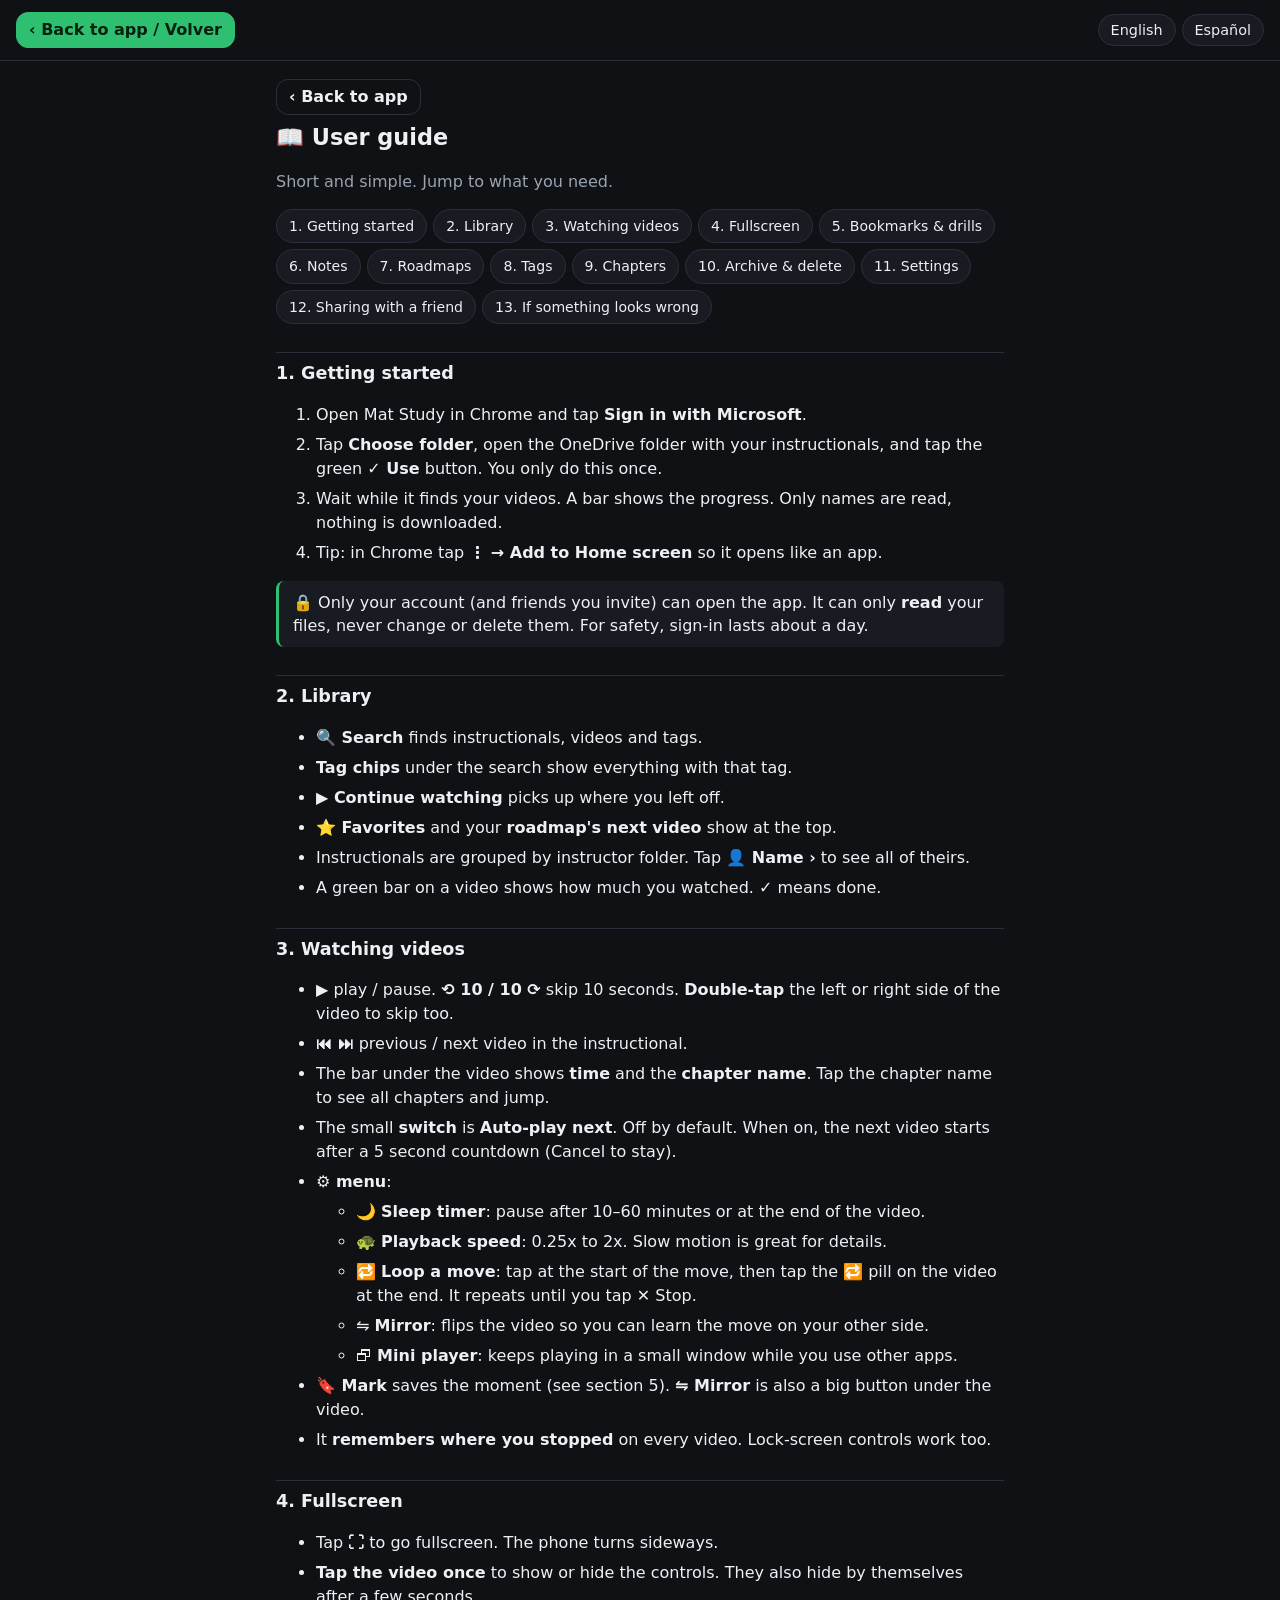
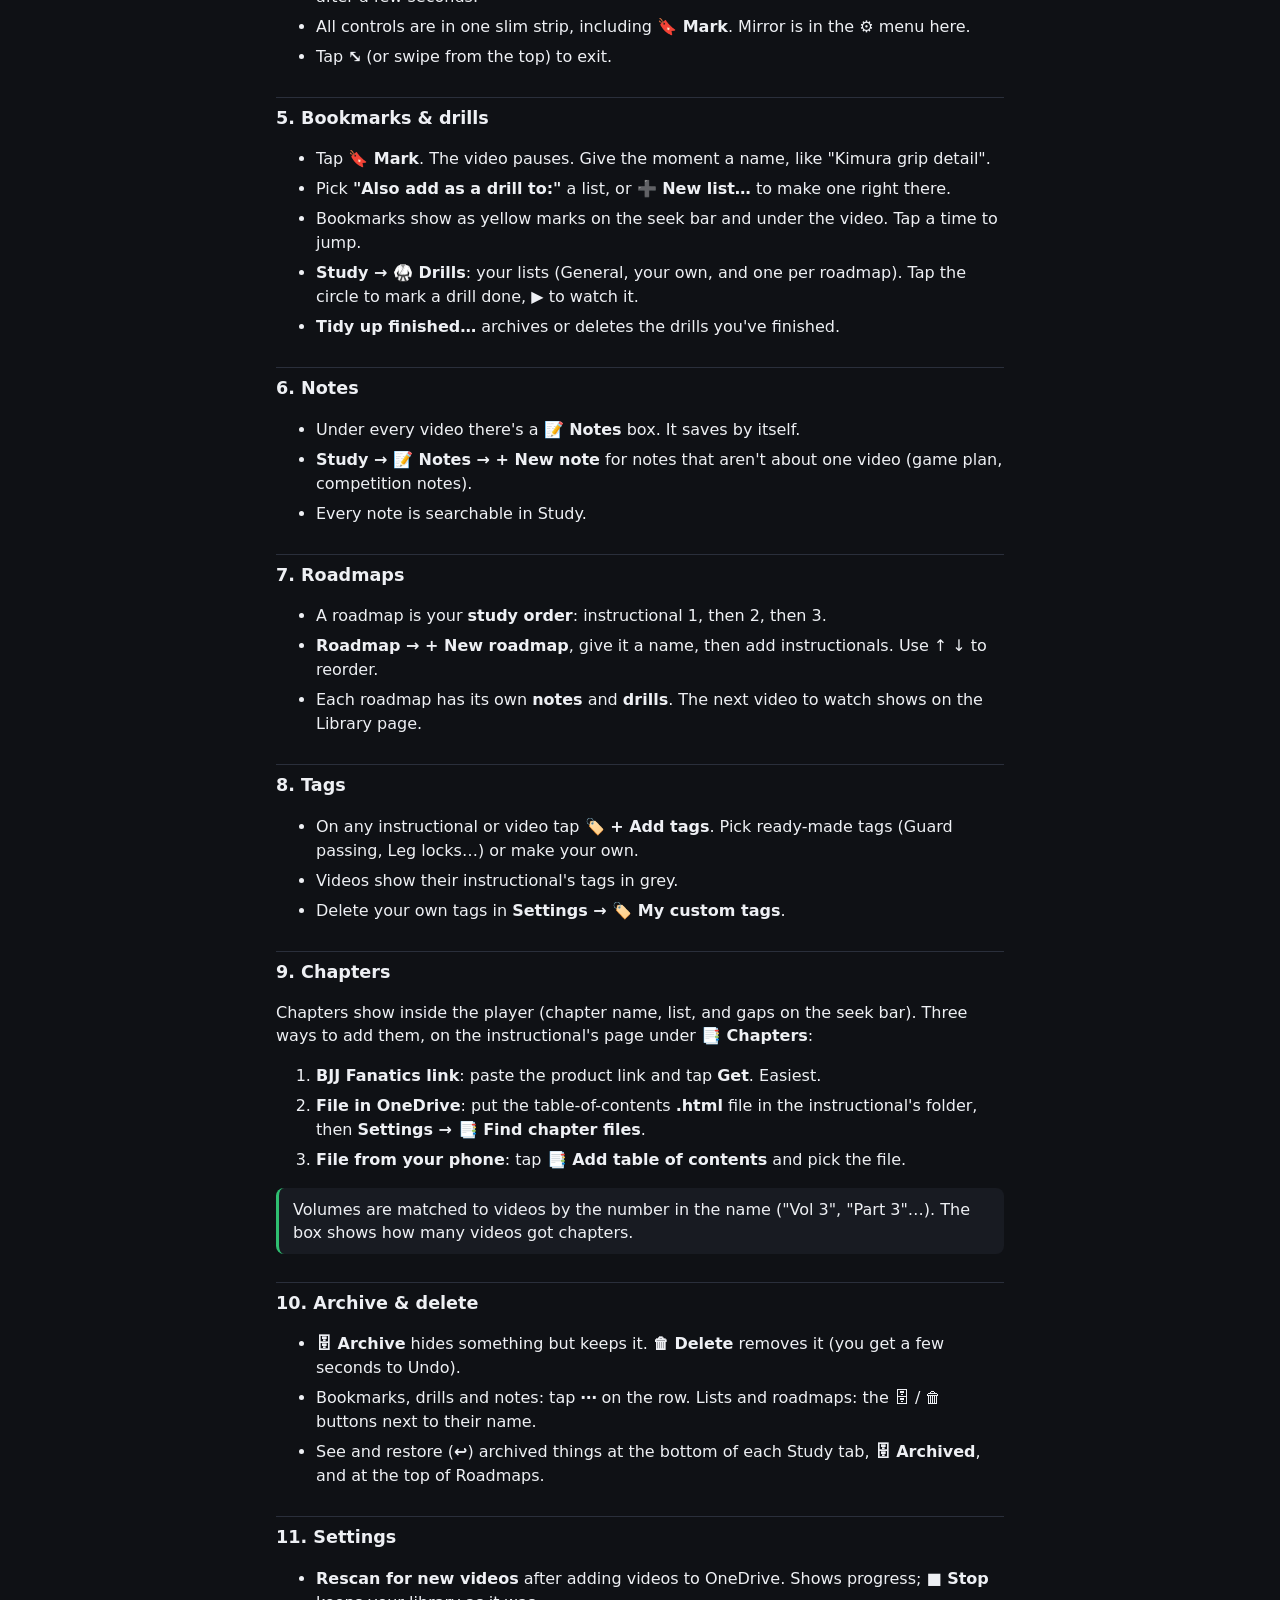
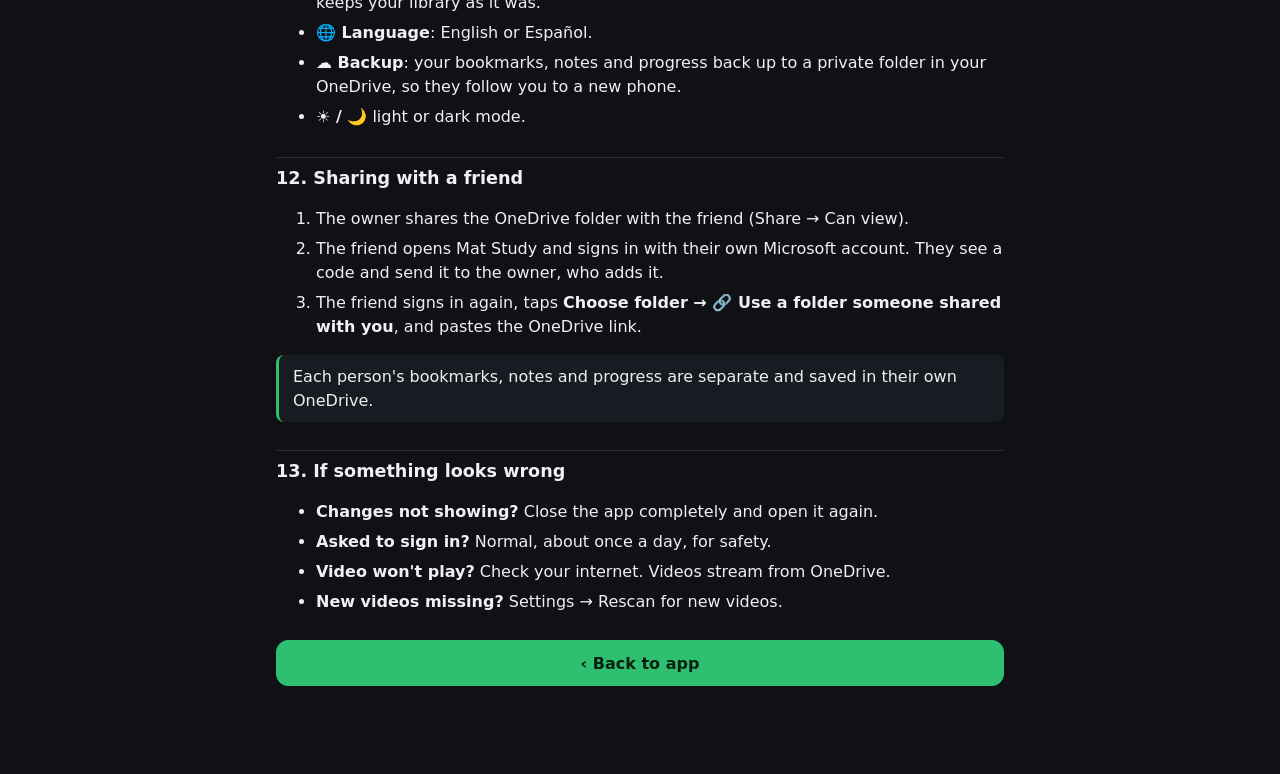
==== commit 57d4fc71: "User guide: back-to-app buttons, open in the same window Co-Authored-By: Claude Opus 5.5 <noreply@an" ====
--- a/guide.html
+++ b/guide.html
@@ -9,17 +9,18 @@
   <meta name="theme-color" content="#0f1115">
   <title>Mat Study · User guide / Guía de uso</title>
   <link rel="icon" href="icons/icon-192.png">
-  <link rel="stylesheet" href="styles.css?v=28">
+  <link rel="stylesheet" href="styles.css?v=29">
 </head>
 <body class="guide">
   <header class="topbar">
-    <a href="./" class="brand">🥋 Mat Study</a>
+    <a href="./#/settings" class="btn primary sm backapp">‹ Back to app / Volver</a>
     <span class="topright"><a class="chip" href="#en">English</a><a class="chip" href="#es">Español</a></span>
   </header>
   <main>
 
   <!-- ===================== ENGLISH ===================== -->
   <section id="en" class="lang" lang="en">
+    <a class="btn ghost sm" href="./#/settings">‹ Back to app</a>
     <h1>📖 User guide</h1>
     <p class="muted">Short and simple. Jump to what you need.</p>
     <nav class="toc">
@@ -143,10 +144,12 @@
       <li><b>Video won't play?</b> Check your internet. Videos stream from OneDrive.</li>
       <li><b>New videos missing?</b> Settings → Rescan for new videos.</li>
     </ul>
+    <p><a class="btn primary full" href="./#/settings">‹ Back to app</a></p>
   </section>
 
   <!-- ===================== ESPAÑOL ===================== -->
   <section id="es" class="lang" lang="es">
+    <a class="btn ghost sm" href="./#/settings">‹ Volver a la app</a>
     <h1>📖 Guía de uso</h1>
     <p class="muted">Corta y sencilla. Ve directo a lo que necesites.</p>
     <nav class="toc">
@@ -270,6 +273,7 @@
       <li><b>¿El video no carga?</b> Revisa tu internet. Los videos se transmiten desde OneDrive.</li>
       <li><b>¿Faltan videos nuevos?</b> Ajustes → Buscar videos nuevos.</li>
     </ul>
+    <p><a class="btn primary full" href="./#/settings">‹ Volver a la app</a></p>
   </section>
 
   </main>
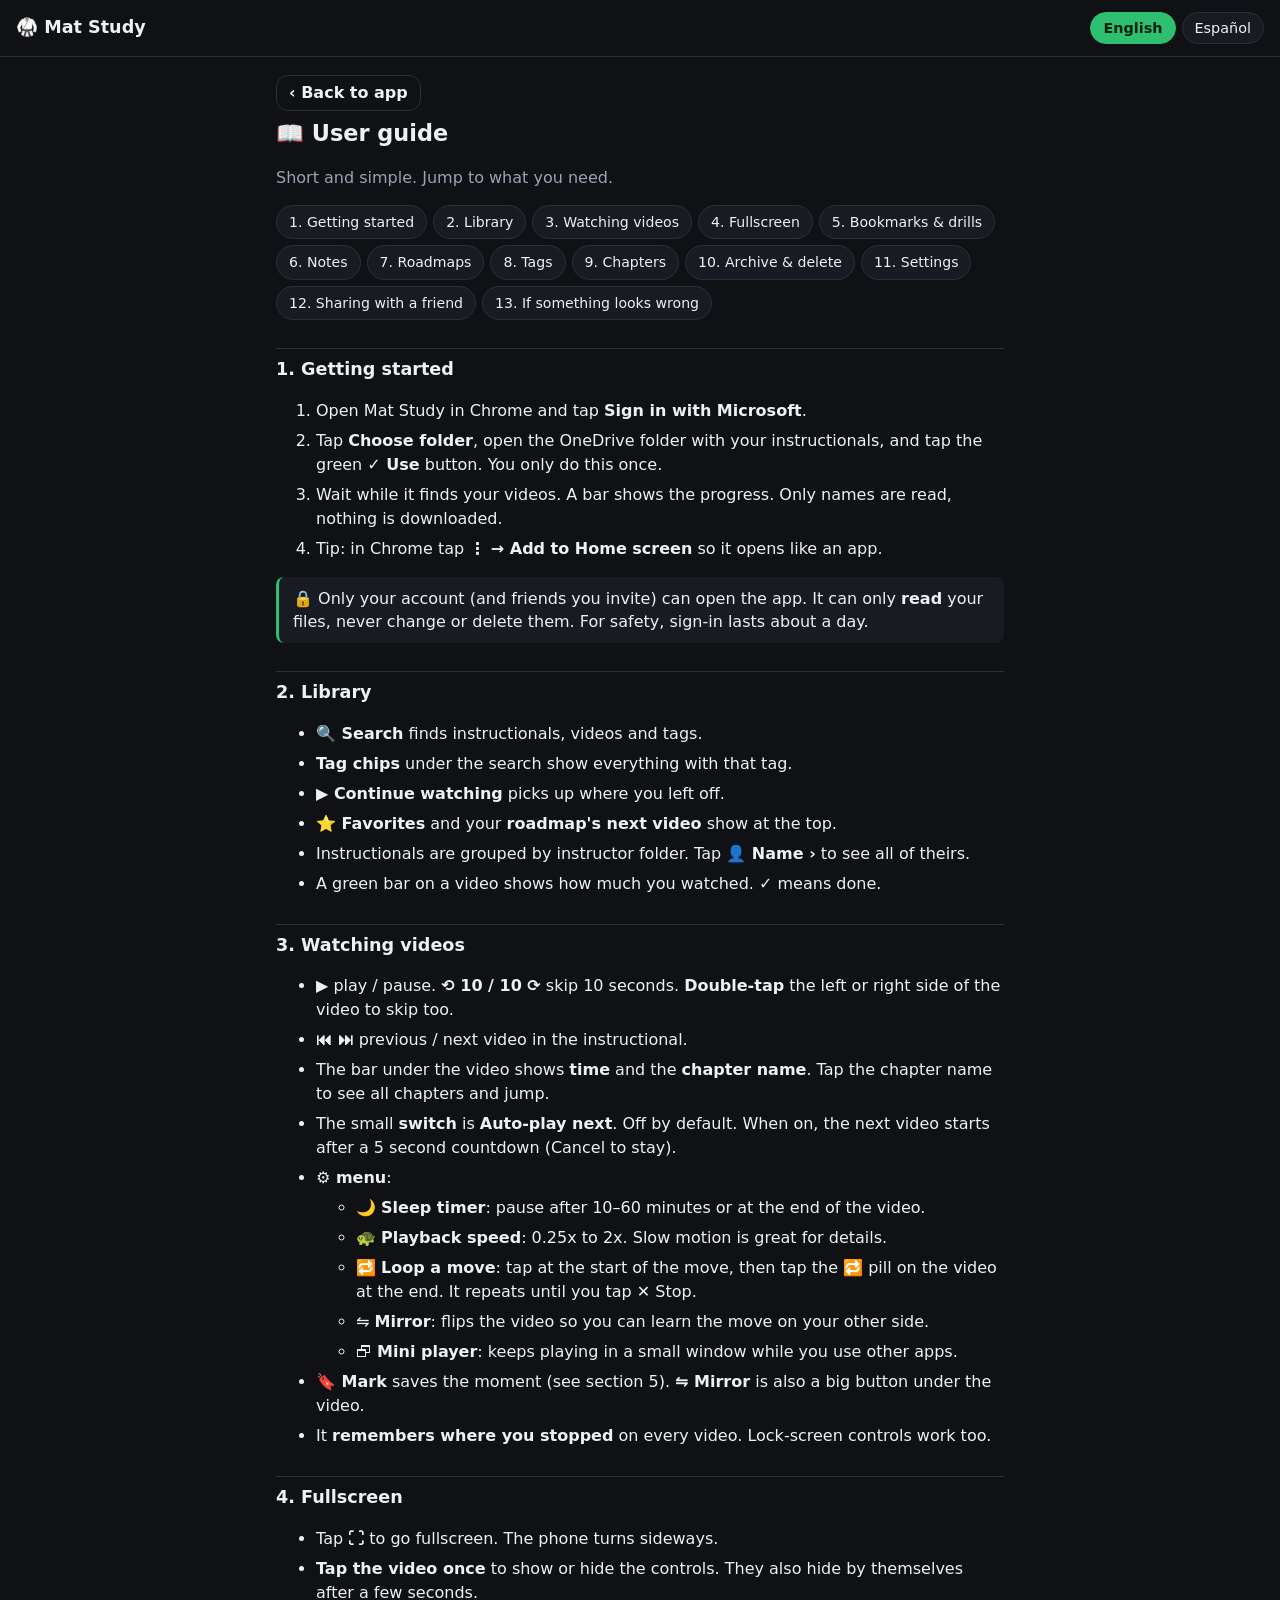
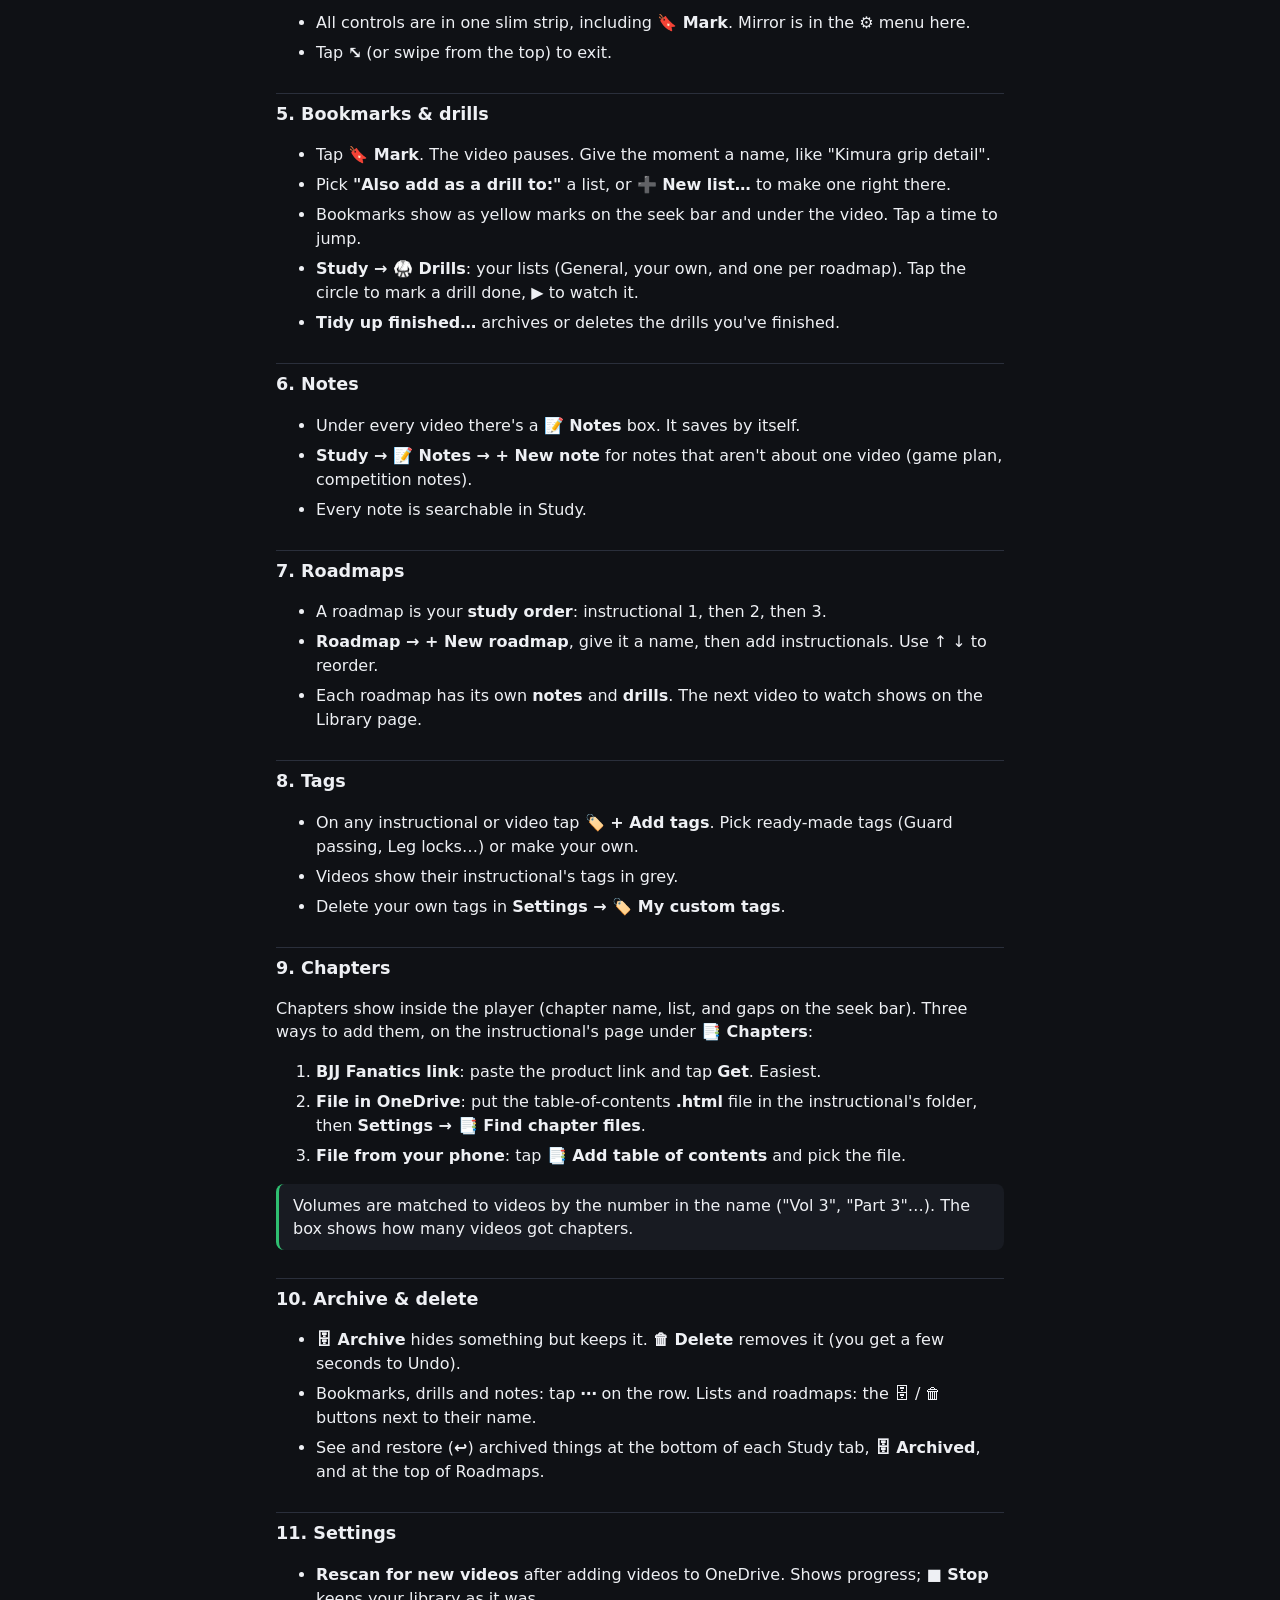
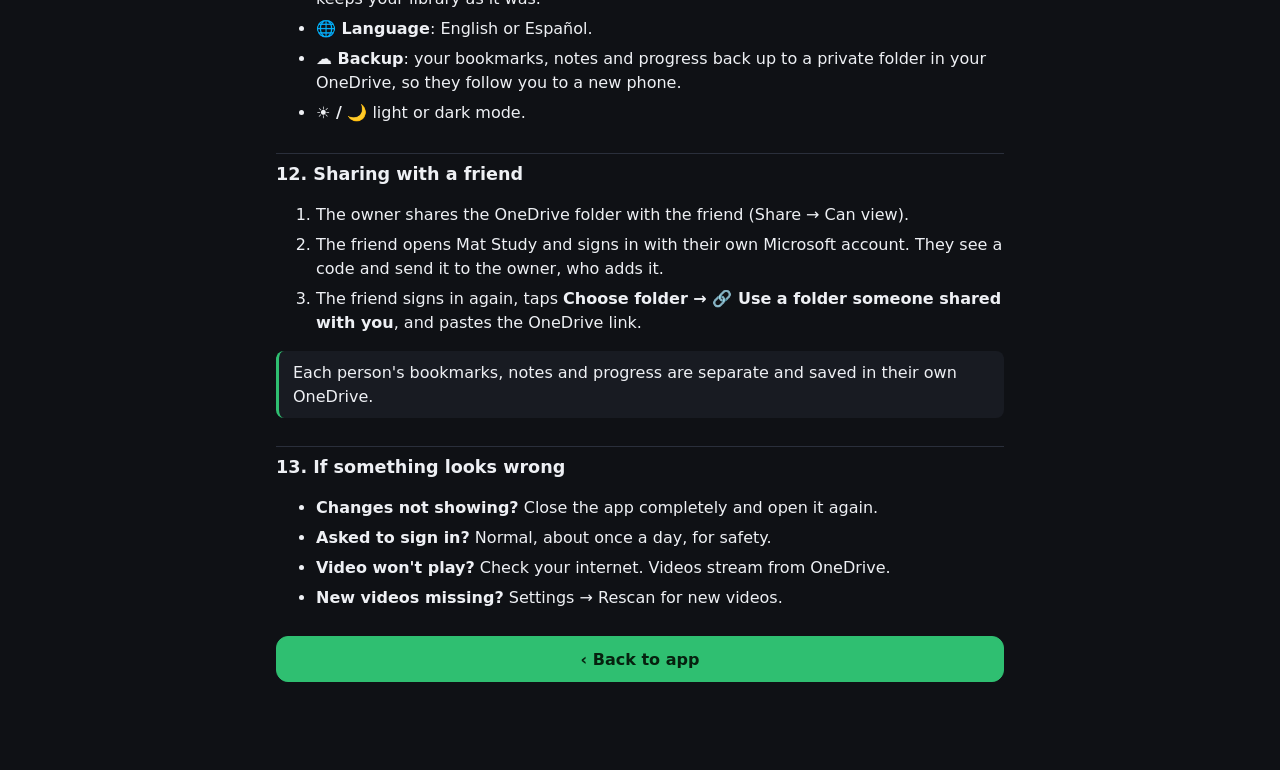
==== commit f58fe47c: "User guide: remove header button, highlight the active language Co-Authored-By: Claude Opus 5.5 <nor" ====
--- a/guide.html
+++ b/guide.html
@@ -9,12 +9,12 @@
   <meta name="theme-color" content="#0f1115">
   <title>Mat Study · User guide / Guía de uso</title>
   <link rel="icon" href="icons/icon-192.png">
-  <link rel="stylesheet" href="styles.css?v=29">
+  <link rel="stylesheet" href="styles.css?v=31">
 </head>
 <body class="guide">
   <header class="topbar">
-    <a href="./#/settings" class="btn primary sm backapp">‹ Back to app / Volver</a>
-    <span class="topright"><a class="chip" href="#en">English</a><a class="chip" href="#es">Español</a></span>
+    <span class="brand">🥋 Mat Study</span>
+    <span class="topright"><a class="chip l-en" href="#en">English</a><a class="chip l-es" href="#es">Español</a></span>
   </header>
   <main>
 
--- a/styles.css
+++ b/styles.css
@@ -325,4 +325,7 @@
 .guide .toc { display: flex; flex-wrap: wrap; gap: 6px; margin: 12px 0 8px; }
 .guide .toc a { padding: 6px 12px; border-radius: 99px; background: var(--bg2); border: 1px solid var(--line); font-size: .88rem; }
 .guide .note { background: var(--bg2); border-left: 3px solid var(--accent); padding: 10px 14px; border-radius: 8px; }
-.guide .topright .chip { min-height: 32px; padding: 4px 12px; display: inline-flex; align-items: center; }+.guide .topright .chip { min-height: 32px; padding: 4px 12px; display: inline-flex; align-items: center; }
+/* highlight the language the guide is showing */
+.guide:not(:has(#es:target, #es :target)) .l-en, .guide:has(#es:target, #es :target) .l-es { background: var(--accent); border-color: var(--accent); color: var(--accent-fg); font-weight: 600; }
+.guide .lang { scroll-margin-top: 70px; }
